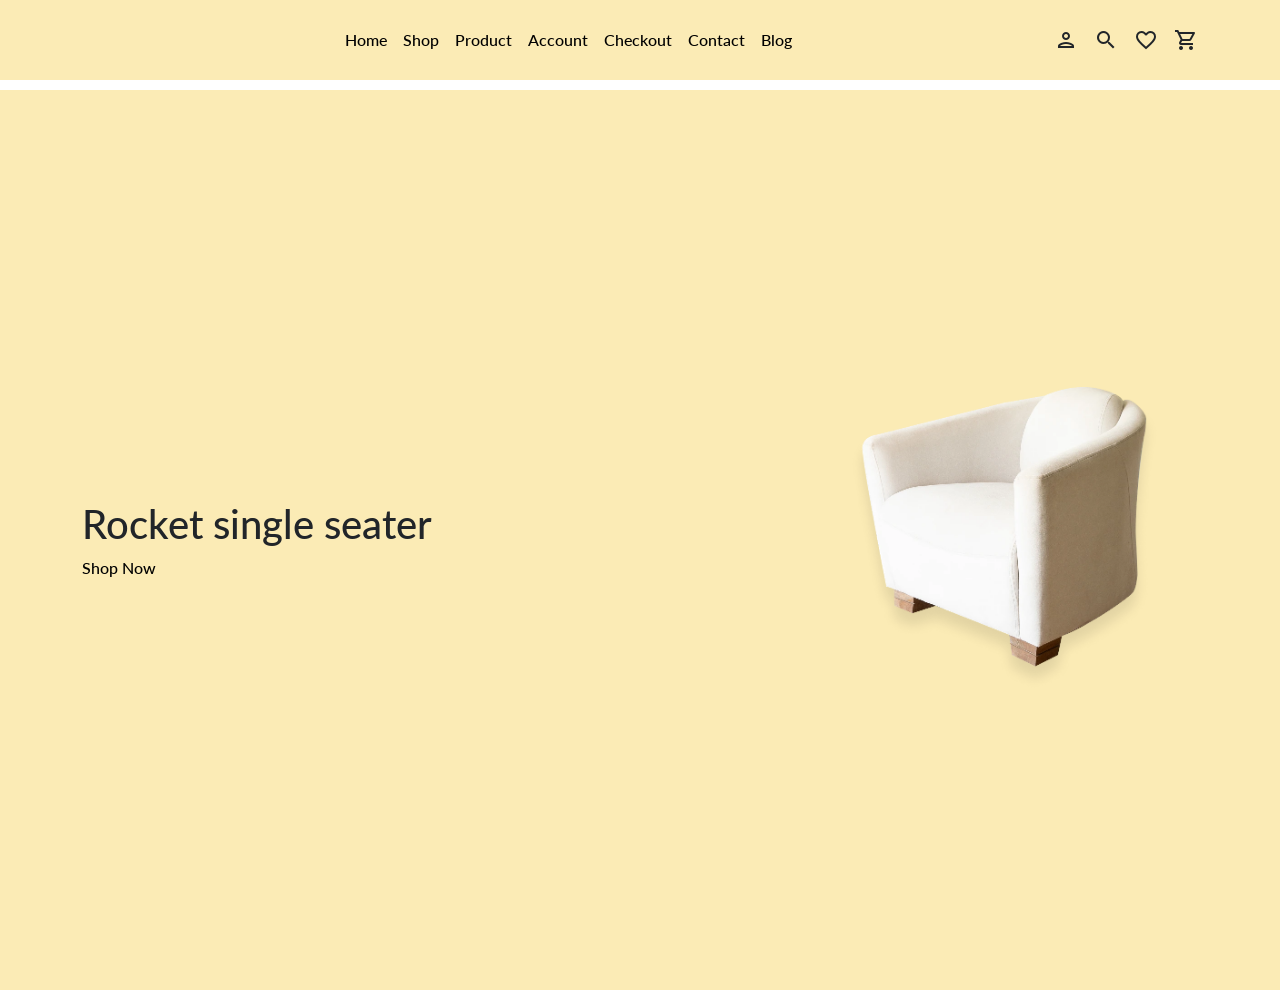
==== index.html @ 5bfab035 "hero" ====
<!DOCTYPE html>
<html lang="en">

<head>
  <meta charset="UTF-8">
  <meta name="viewport" content="width=device-width, initial-scale=1.0">
  <title>Document</title>

  <link href="https://cdn.jsdelivr.net/npm/bootstrap@5.3.8/dist/css/bootstrap.min.css" rel="stylesheet"
    integrity="sha384-sRIl4kxILFvY47J16cr9ZwB07vP4J8+LH7qKQnuqkuIAvNWLzeN8tE5YBujZqJLB" crossorigin="anonymous">

  <link rel="preconnect" href="https://fonts.googleapis.com">
  <link rel="preconnect" href="https://fonts.gstatic.com" crossorigin>
  <link
    href="https://fonts.googleapis.com/css2?family=Lato:ital,wght@0,100;0,300;0,400;0,700;0,900;1,100;1,300;1,400;1,700;1,900&display=swap"
    rel="stylesheet">
  <link href="https://fonts.googleapis.com/icon?family=Material+Icons+Outlined" rel="stylesheet">
  <link rel="stylesheet" href="./assets/css/main.css">

</head>

<body>
  <header>
    <nav class="navbar navbar-expand-lg fixed-top custom-navbar">
      <div class="container">


        <button class="navbar-toggler" type="button" data-bs-toggle="collapse" data-bs-target="#navbarNav">
          <span class="navbar-toggler-icon"></span>
        </button>

        <div class="collapse navbar-collapse" id="navbarNav">

<ul class="navbar-nav mx-auto">
  <li class="nav-item">
    <a class="nav-link" href="index.html">Home</a>
  </li>

  <li class="nav-item">
    <a class="nav-link" href="shop.html">Shop</a>
  </li>

  <li class="nav-item">
    <a class="nav-link" href="single.html">Product</a>
  </li>

  <li class="nav-item">
    <a class="nav-link" href="account.html">Account</a>
  </li>

  <li class="nav-item">
    <a class="nav-link" href="check.html">Checkout</a>
  </li>

  <li class="nav-item">
    <a class="nav-link" href="contact.html">Contact</a>
  </li>

  <li class="nav-item">
    <a class="nav-link" href="blog.html">Blog</a>
  </li>
</ul>

          <div class="navbar-icons d-flex gap-3">
            <span class="material-icons-outlined">person</span>
            <span class="material-icons-outlined">search</span>
            <span class="material-icons-outlined">favorite_border</span>
            <span class="material-icons-outlined">shopping_cart</span>
          </div>

        </div>
      </div>
    </nav>
  </header>

 <main>
    <section class="hero">
      <div class="container d-flex align-items-center justify-content-between">

        <div class="hero-content">
          <h1>Rocket single seater</h1>
          <a href="#">Shop Now</a>
        </div>

        <div class="hero-image">
          <img src="./assets/img/home/Rocket single seater 1.webp" alt="chair">
        </div>

      </div>
    </section>
 </main>
 
<!--  <main>
    

    <section class="product-section py-5">
      <div class="container">
        <div class="row justify-content-center g-5">

          <div class="col-md-6 col-lg-5">
            <div class="product-card text-center">
              <img src="./assets/img/home/Granite square.webp" alt="Side table" class="img-fluid product-img" />
              <h3 class="product-title">Side table</h3>
              <a href="#" class="product-link">
                View More <i class="bi bi-arrow-right"></i>
              </a>
            </div>
          </div>

          <div class="col-md-6 col-lg-5">
            <div class="product-card text-center">
              <img src="./assets/img/home/Cloud sofa.webp" alt="Sofa" class="img-fluid product-img" />
              <h3 class="product-title">Side table</h3>
              <a href="#" class="product-link">
                View More <i class="bi bi-arrow-right"></i>
              </a>
            </div>
          </div>

        </div>
      </div>
    </section>


    <section class="zeno-picks-wrapper py-5">
      <div class="container text-center">

        <h1 class="zeno-picks-title">Top Picks For You</h1>
        <p class="zeno-picks-subtitle">
          Find a bright ideal to suit your taste with our great selection of suspension, floor and table lights.
        </p>

        <div class="row zeno-products-row mt-5">

          <div class="col-lg-3 col-md-6 col-sm-12 mb-4">
            <div class="zeno-product-card">
              <img src="./assets/img/chair/Granite dining.webp" class="zeno-product-img">
              <p>Trenton modular sofa_3</p>
              <span>Rs. 25,000.00</span>
            </div>
          </div>

          <div class="col-lg-3 col-md-6 col-sm-12 mb-4">
            <div class="zeno-product-card">
              <img src="./assets/img/chair/Mask.webp" class="zeno-product-img">
              <p class="zeno-product-name">Granite dining table with dining chair</p>
              <span class="zeno-product-price">Rs. 25,000.00</span>
            </div>
          </div>

          <div class="col-lg-3 col-md-6 col-sm-12 mb-4">
            <div class="zeno-product-card">
              <img src="./assets/img/chair/modular.webp" class="zeno-product-img">
              <p class="zeno-product-name">Outdoor bar table and stool</p>
              <span class="zeno-product-price">Rs. 25,000.00</span>
            </div>
          </div>

          <div class="col-lg-3 col-md-6 col-sm-12 mb-4">
            <div class="zeno-product-card">
              <img src="./assets/img/chair/Trenton .webp" class="zeno-product-img">
              <p class="zeno-product-name">Plain console with teak mirror</p>
              <span class="zeno-product-price">Rs. 25,000.00</span>
            </div>
          </div>

        </div>

        <a href="#" class="zeno-view-more">View More</a>

      </div>
    </section>

    <section class="order d-flex align-items-center">
      <div class="container">
        <div class="row justify-content-end">
          <div class="col-lg-5 col-md-6 col-sm-8">
            <div class="order-content text-start text-md-end">
              <p class="text-muted mb-2">New Arrivals</p>
              <h2 class="display-4 fw-bold mb-3">Asgaard sofa</h2>
              <button class="btn btn-outline-dark mt-3 px-5 py-2">Order Now</button>
            </div>
          </div>
        </div>
      </div>
    </section>

    <section class="blogs-section py-5">

      <div class="container">


        <div class="text-center mb-5">
          <h2 class="blogs-title">Our Blogs</h2>
          <p class="blogs-subtitle">
            Find a bright ideal to suit your taste with our great selection
          </p>
        </div>

        <div class="row g-4">

          <div class="col-lg-4 col-md-6 col-12">
            <div class="blog-card">

              <img src="./assets/img/chair/lumina.webp" class="img-fluid">

              <h5 class="blog-text">
                Going all-in with millennial design
              </h5>

              <a href="#" class="read-more">Read More</a>

              <div class="blog-info">
                <span><i class="bi bi-clock"></i> 5 min</span>
                <span><i class="bi bi-calendar"></i> 12th Oct 2022</span>
              </div>

            </div>
          </div>


          <div class="col-lg-4 col-md-6 col-12">
            <div class="blog-card">

              <img src="./assets/img/chair/visionary.webp" class="img-fluid">

              <h5 class="blog-text">
                Going all-in with millennial design
              </h5>

              <a href="#" class="read-more">Read More</a>

              <div class="blog-info">
                <span><i class="bi bi-clock"></i> 5 min</span>
                <span><i class="bi bi-calendar"></i> 12th Oct 2022</span>
              </div>

            </div>
          </div>


          <div class="col-lg-4 col-md-6 col-12">
            <div class="blog-card">

              <img src="./assets/img/chair/artist.webp" class="img-fluid">

              <h5 class="blog-text">
                Going all-in with millennial design
              </h5>

              <a href="#" class="read-more">Read More</a>

              <div class="blog-info">
                <span><i class="bi bi-clock"></i> 5 min</span>
                <span><i class="bi bi-calendar"></i> 12th Oct 2022</span>
              </div>

            </div>
          </div>

        </div>


        <div class="text-center mt-5">
          <a href="#" class="view-post">View All Post</a>
        </div>

      </div>

    </section>

    <section class="instagram-section d-flex align-items-center justify-content-center text-center">

      <div class="container">

        <h2 class="instagram-title">Our Instagram</h2>

        <p class="instagram-subtitle">
          Follow our store on Instagram
        </p>

        <a href="#" class="instagram-btn">
          Follow Us
        </a>

      </div>

    </section>

  </main>

<footer class="footer-section">

<div class="container">

<div class="row gy-4">

  <div class="col-lg-4 col-md-12">
    <p class="footer-address">
      400 University Drive Suite 200 Coral <br>
      Gables, <br>
      FL 33134 USA
    </p>
  </div>


  <div class="col-lg-2 col-md-4 col-6">

    <h6 class="footer-title">Links</h6>

    <ul class="footer-links">
      <li>Home</li>
      <li>Shop</li>
      <li>About</li>
      <li>Contact</li>
    </ul>

  </div>


  <div class="col-lg-3 col-md-4 col-6">

    <h6 class="footer-title">Help</h6>

    <ul class="footer-links">
      <li>Payment Options</li>
      <li>Returns</li>
      <li>Privacy Policies</li>
    </ul>

  </div>


  <div class="col-lg-3 col-md-4 col-12">

    <h6 class="footer-title">Newsletter</h6>

    <div class="newsletter-box">

      <input type="email" placeholder="Enter Your Email Address">

      <button>SUBSCRIBE</button>

    </div>

  </div>
</div>

<hr>

<p class="footer-copy">
  2022 Meubel House. All rights reverved
</p>

</div>

</footer>
-->






  <script src="https://cdn.jsdelivr.net/npm/bootstrap@5.3.8/dist/js/bootstrap.bundle.min.js"
    integrity="sha384-FKyoEForCGlyvwx9Hj09JcYn3nv7wiPVlz7YYwJrWVcXK/BmnVDxM+D2scQbITxI"
    crossorigin="anonymous"></script>
</body>

</html>
---- assets/css/main.css ----
body{
  font-family: 'Lato', sans-serif;
  padding-top: 90px;
  margin: 0; 
}


.custom-navbar {
  background-color: #FBEBB5;
  padding: 20px 0;
  z-index: 999;
}

.navbar-nav .nav-link {
  color: #000;
  font-weight: 500;
}

.navbar-icons span {
  cursor: pointer;
}

.hero {
  
  min-height: 100vh;
  display: flex;
  background-color: #FBEBB5;
  width: 100%;
}

.hero-image img{
  width: 400px;
}
.hero-content a {
  color: #000;
  text-decoration: none; 
  font-weight: 500;}

  @media (max-width: 768px){
  .hero{
    flex-direction: column;
    text-align: center;
  }
}
  .card{
    height: 300px;
    object-fit: cover;
  }                        
.product-section {
  background-color:#FAF4F4;
}

.product-card {
  padding: 20px;
}

.product-img {
  max-height: 260px;
  object-fit: contain;
  margin-bottom: 25px;
}

.product-title {
  font-size: 20px;
  font-weight: 600;
  margin-bottom: 10px;
}

.product-link {
  font-size: 14px;
  color: #000;
  text-decoration: none;
  border-bottom: 1px solid #000;
  padding-bottom: 2px;
}

.product-link i {
  margin-left: 6px;
  font-size: 13px;
}

.zeno-picks{
  background-color: #fff;
}
.zeno-picks-title {
  font-size: 32px;
  font-weight: 600;
  margin-bottom: 10px;

}

.zeno-picks-subtitle {
  font-size: 14px;
  color: #666;
  max-width: 600px;
  margin: 0 auto;
}

.zeno-product-card {
  display: flex;
  flex-direction: column;
  align-items: center;
  gap: 10px;
}

.zeno-product-img {
  width: 100%;
  max-height: 220px;
  object-fit: contain;
}

.zeno-product-name {
  font-size: 14px;
  color: #333;
  margin: 0;
}

.zeno-product-price {
  font-size: 14px;
  font-weight: 600;
}

.zeno-view-more {
  display: inline-block;
  margin-top: 30px;
  font-size: 14px;
  color: #000;
  text-decoration: none;
  border-bottom: 1px solid #000;
  padding-bottom: 3px;
}
.order {
  min-height: 80vh;
  background-image: url("../img/chair/Asgaard\ sofa.webp");
  background-repeat: no-repeat;
  background-size: 50%;
  background-position: left center;
  position: relative;
}

.order-content h2 {
  color: #000;
  font-size: 2.5rem;
}

.order-content p {
  font-size: 1.1rem;
  font-weight: 500;
}

.order-content .btn {
  border-width: 2px;
  font-weight: 500;
  transition: all 0.3s ease;
}

.order-content .btn:hover {
  background-color: #000;
  color: #fff;
}

@media (max-width: 991px) {
  .order {
    background-size: 60%;
    min-height: 70vh;
  }
  
  .order-content {
    text-align: center !important;
  }
  
  .order-content h2 {
    font-size: 2rem;
  }
}

@media (max-width: 767px) {
  .order {
    background-size: 100%;
    background-position: top center;
    min-height: 60vh;
    padding-top: 50%;
  }
  
  .order-content {
    background-color: rgba(255, 255, 255, 0.9);
    padding: 20px;
    border-radius: 10px;
  }
  
  .order-content h2 {
    font-size: 1.75rem;
  }
}

@media (max-width: 576px) {
  .order {
    min-height: 50vh;
    padding-top: 60%;
  }
  
  .order-content h2 {
    font-size: 1.5rem;
  }
  
  .order-content .btn {
    padding: 10px 30px !important;
    font-size: 0.9rem;
  }
}
.blogs-section{
    background-color:#ffffff;
}


.blogs-title{
  font-weight: 600;
  font-size: 32px;
}


.blogs-subtitle{
  color: #777;
  margin-top: 10px;
}


.blog-card{
  text-align: center;
}


.blog-card img{
  border-radius: 12px;
  width: 100%;
  height: 250px;
  object-fit: cover;
}


.blog-text{
  margin-top: 20px;
  font-weight: 500;
}


.read-more{
  display: inline-block;
  margin-top: 10px;
  text-decoration: none;
  color: black;
  font-weight: 500;
  position: relative;
}


.read-more::after{
  content: "";
  display: block;
  width: 60%;
  height: 2px;
  background: black;
  margin: auto;
  margin-top: 5px;
}


.blog-info{
  margin-top: 15px;
  color: #777;
  display: flex;
  justify-content: center;
  gap: 20px;
  font-size: 14px;
}


.view-post{
  display: inline-block;
  text-decoration: none;
  color: black;
  font-weight: 500;
  border-bottom: 2px solid black;
  padding-bottom: 2px;
}


.blog-card:hover{
  transform: translateY(-5px);
  transition: 0.3s;
}


.instagram-section{

  min-height: 450px;

background-image: url("../img/chair/Rectangle\ .webp");
  background-size: cover;

  background-position: center;

  background-repeat: no-repeat;

}


.instagram-title{

  font-size: 36px;

  font-weight: 600;

}


.instagram-subtitle{

  color: #555;

  margin: 10px 0 20px;

}


.instagram-btn{

  background: white;

  padding: 12px 30px;

  border-radius: 30px;

  text-decoration: none;

  color: black;

  font-weight: 500;

  display: inline-block;

  transition: 0.3s;

}


.instagram-btn:hover{

  background: black;

  color: white;

}

.footer-section {
  padding: 60px 0;
  background-color: #fff;
}

.footer-title {
  margin-bottom: 15px;
  font-weight: 600;
}

.footer-links {
  list-style: none;
  padding: 0;
}

.footer-links li {
  margin-bottom: 10px;
  color: #555;
  cursor: pointer;
}

.footer-links li:hover {
  color: #b88e2f;
}

.footer-address {
  color: #777;
  line-height: 1.6;
}

.newsletter-box {
  display: flex;
  gap: 10px;
  margin-top: 10px;
}

.newsletter-box input {
  flex: 1;
  padding: 8px;
  border: 1px solid #ccc;
}

.newsletter-box button {
  padding: 8px 12px;
  border: none;
  background: #b88e2f;
  color: white;
  cursor: pointer;
}

.footer-copy {
  margin-top: 20px;
  color: #777;
  text-align: center;
}
@media (max-width: 768px) {

  .newsletter-box {
    flex-direction: column;
  }

  .newsletter-box button {
    width: 100%;
  }

}
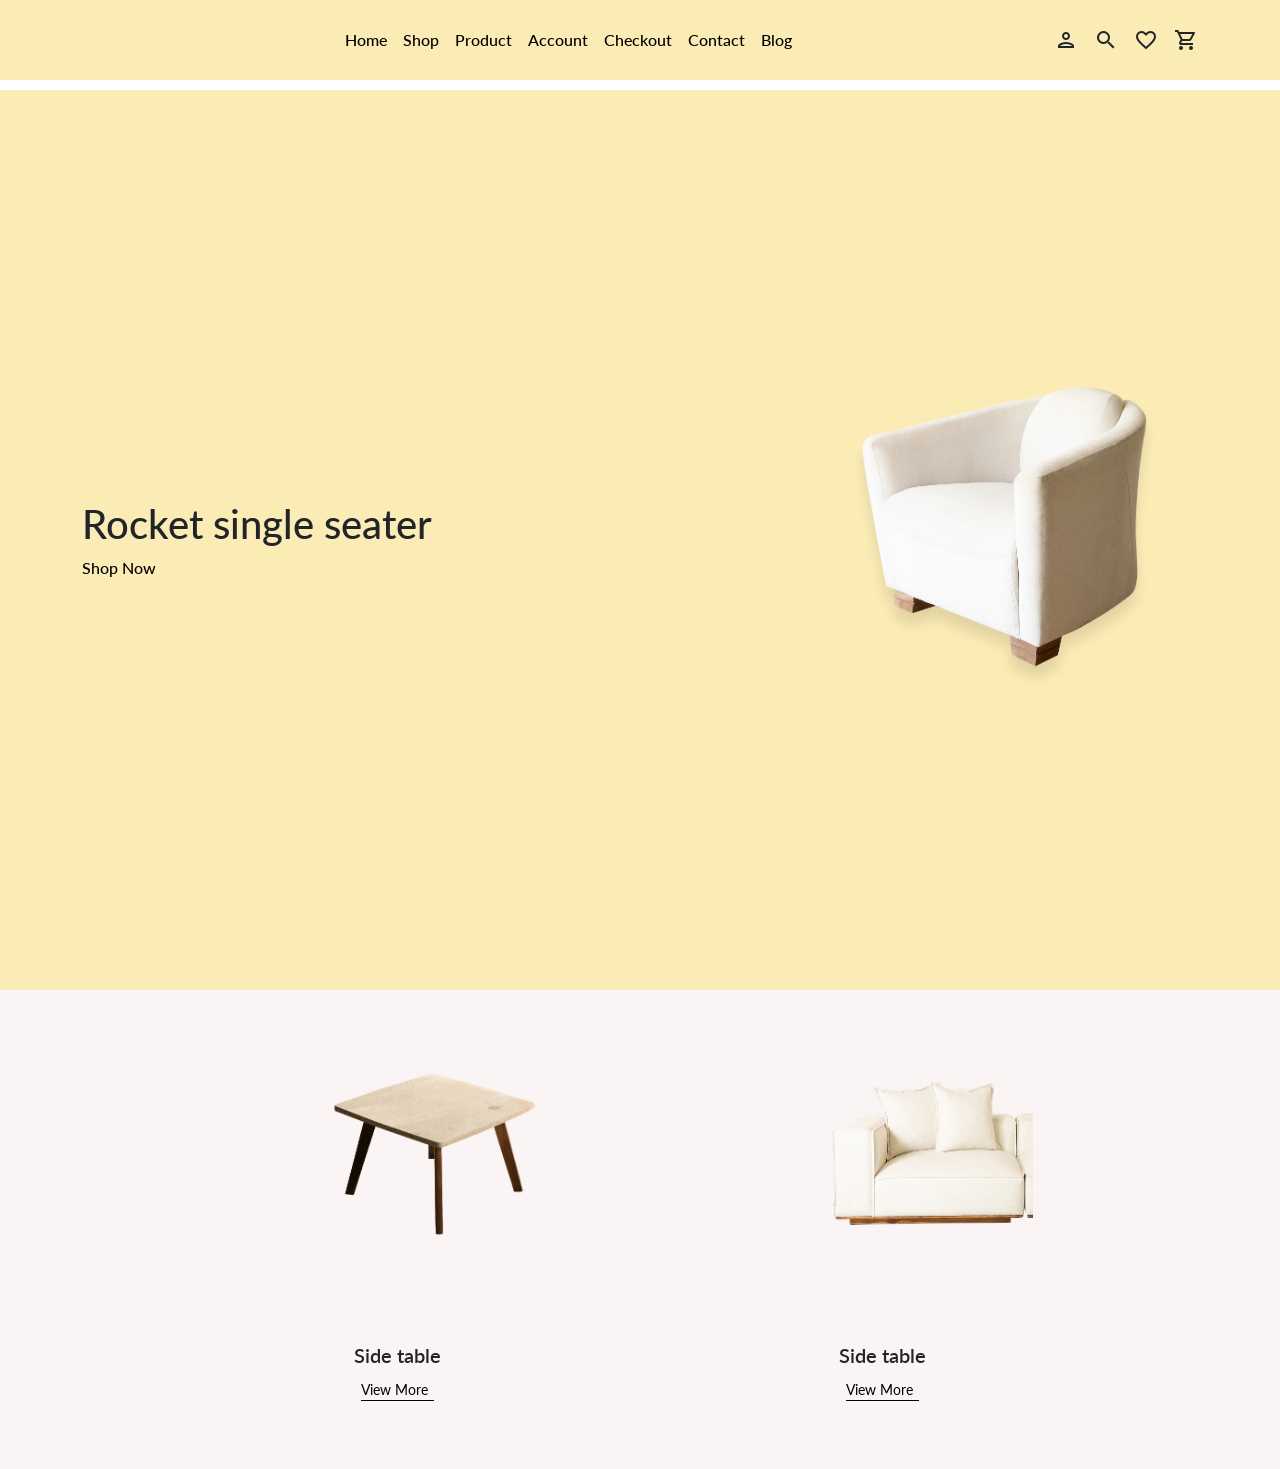
==== commit 335030c5: "product-section" ====
--- a/index.html
+++ b/index.html
@@ -88,12 +88,7 @@
 
       </div>
     </section>
- </main>
- 
-<!--  <main>
-    
-
-    <section class="product-section py-5">
+        <section class="product-section py-5">
       <div class="container">
         <div class="row justify-content-center g-5">
 
@@ -121,6 +116,12 @@
       </div>
     </section>
 
+ </main>
+ 
+<!--  <main>
+    
+
+
 
     <section class="zeno-picks-wrapper py-5">
       <div class="container text-center">
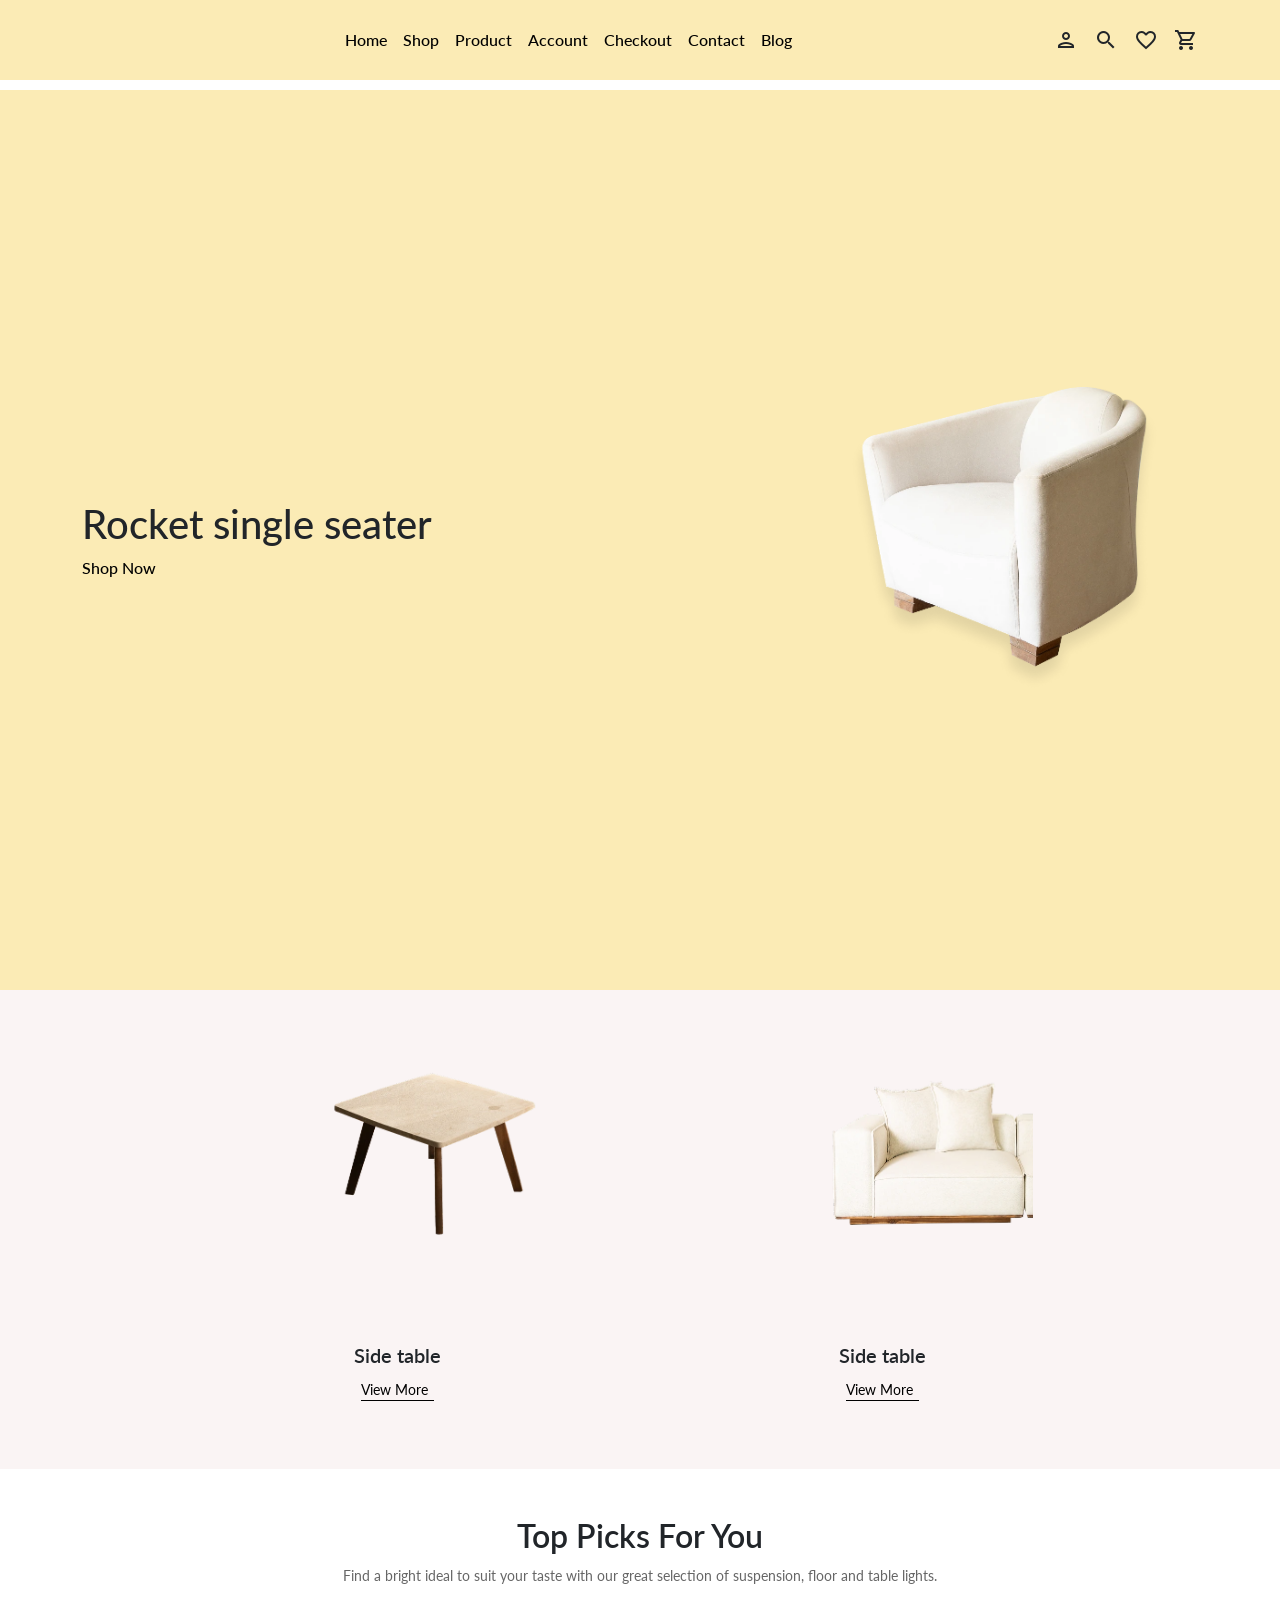
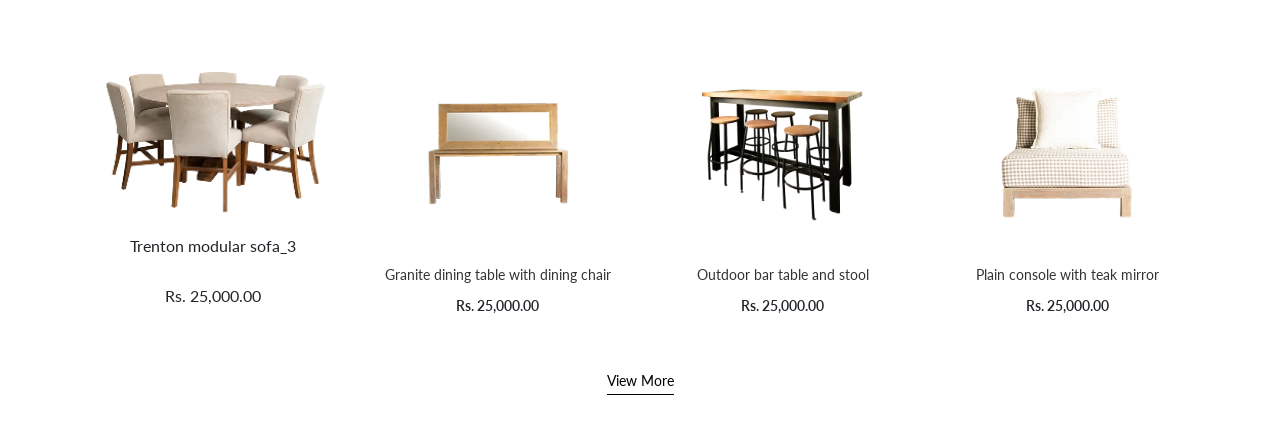
==== commit 91eaa06a: "product-section" ====
--- a/index.html
+++ b/index.html
@@ -115,6 +115,54 @@
         </div>
       </div>
     </section>
+<section class="zeno-picks-wrapper py-5">
+      <div class="container text-center">
+
+        <h1 class="zeno-picks-title">Top Picks For You</h1>
+        <p class="zeno-picks-subtitle">
+          Find a bright ideal to suit your taste with our great selection of suspension, floor and table lights.
+        </p>
+
+        <div class="row zeno-products-row mt-5">
+
+          <div class="col-lg-3 col-md-6 col-sm-12 mb-4">
+            <div class="zeno-product-card">
+              <img src="./assets/img/chair/Granite dining.webp" class="zeno-product-img">
+              <p>Trenton modular sofa_3</p>
+              <span>Rs. 25,000.00</span>
+            </div>
+          </div>
+
+          <div class="col-lg-3 col-md-6 col-sm-12 mb-4">
+            <div class="zeno-product-card">
+              <img src="./assets/img/chair/Mask.webp" class="zeno-product-img">
+              <p class="zeno-product-name">Granite dining table with dining chair</p>
+              <span class="zeno-product-price">Rs. 25,000.00</span>
+            </div>
+          </div>
+
+          <div class="col-lg-3 col-md-6 col-sm-12 mb-4">
+            <div class="zeno-product-card">
+              <img src="./assets/img/chair/modular.webp" class="zeno-product-img">
+              <p class="zeno-product-name">Outdoor bar table and stool</p>
+              <span class="zeno-product-price">Rs. 25,000.00</span>
+            </div>
+          </div>
+
+          <div class="col-lg-3 col-md-6 col-sm-12 mb-4">
+            <div class="zeno-product-card">
+              <img src="./assets/img/chair/Trenton .webp" class="zeno-product-img">
+              <p class="zeno-product-name">Plain console with teak mirror</p>
+              <span class="zeno-product-price">Rs. 25,000.00</span>
+            </div>
+          </div>
+
+        </div>
+
+        <a href="#" class="zeno-view-more">View More</a>
+
+      </div>
+    </section>
 
  </main>
  
@@ -123,41 +171,7 @@
 
 
 
-    <section class="zeno-picks-wrapper py-5">
-      <div class="container text-center">
-
-        <h1 class="zeno-picks-title">Top Picks For You</h1>
-        <p class="zeno-picks-subtitle">
-          Find a bright ideal to suit your taste with our great selection of suspension, floor and table lights.
-        </p>
-
-        <div class="row zeno-products-row mt-5">
-
-          <div class="col-lg-3 col-md-6 col-sm-12 mb-4">
-            <div class="zeno-product-card">
-              <img src="./assets/img/chair/Granite dining.webp" class="zeno-product-img">
-              <p>Trenton modular sofa_3</p>
-              <span>Rs. 25,000.00</span>
-            </div>
-          </div>
-
-          <div class="col-lg-3 col-md-6 col-sm-12 mb-4">
-            <div class="zeno-product-card">
-              <img src="./assets/img/chair/Mask.webp" class="zeno-product-img">
-              <p class="zeno-product-name">Granite dining table with dining chair</p>
-              <span class="zeno-product-price">Rs. 25,000.00</span>
-            </div>
-          </div>
-
-          <div class="col-lg-3 col-md-6 col-sm-12 mb-4">
-            <div class="zeno-product-card">
-              <img src="./assets/img/chair/modular.webp" class="zeno-product-img">
-              <p class="zeno-product-name">Outdoor bar table and stool</p>
-              <span class="zeno-product-price">Rs. 25,000.00</span>
-            </div>
-          </div>
-
-          <div class="col-lg-3 col-md-6 col-sm-12 mb-4">
+   l-md-6 col-sm-12 mb-4">
             <div class="zeno-product-card">
               <img src="./assets/img/chair/Trenton .webp" class="zeno-product-img">
               <p class="zeno-product-name">Plain console with teak mirror</p>
@@ -254,7 +268,41 @@
               <div class="blog-info">
                 <span><i class="bi bi-clock"></i> 5 min</span>
                 <span><i class="bi bi-calendar"></i> 12th Oct 2022</span>
-              </div>
+              </div> <section class="zeno-picks-wrapper py-5">
+      <div class="container text-center">
+
+        <h1 class="zeno-picks-title">Top Picks For You</h1>
+        <p class="zeno-picks-subtitle">
+          Find a bright ideal to suit your taste with our great selection of suspension, floor and table lights.
+        </p>
+
+        <div class="row zeno-products-row mt-5">
+
+          <div class="col-lg-3 col-md-6 col-sm-12 mb-4">
+            <div class="zeno-product-card">
+              <img src="./assets/img/chair/Granite dining.webp" class="zeno-product-img">
+              <p>Trenton modular sofa_3</p>
+              <span>Rs. 25,000.00</span>
+            </div>
+          </div>
+
+          <div class="col-lg-3 col-md-6 col-sm-12 mb-4">
+            <div class="zeno-product-card">
+              <img src="./assets/img/chair/Mask.webp" class="zeno-product-img">
+              <p class="zeno-product-name">Granite dining table with dining chair</p>
+              <span class="zeno-product-price">Rs. 25,000.00</span>
+            </div>
+          </div>
+
+          <div class="col-lg-3 col-md-6 col-sm-12 mb-4">
+            <div class="zeno-product-card">
+              <img src="./assets/img/chair/modular.webp" class="zeno-product-img">
+              <p class="zeno-product-name">Outdoor bar table and stool</p>
+              <span class="zeno-product-price">Rs. 25,000.00</span>
+            </div>
+          </div>
+
+          <div class="col-lg-3 co
 
             </div>
           </div>
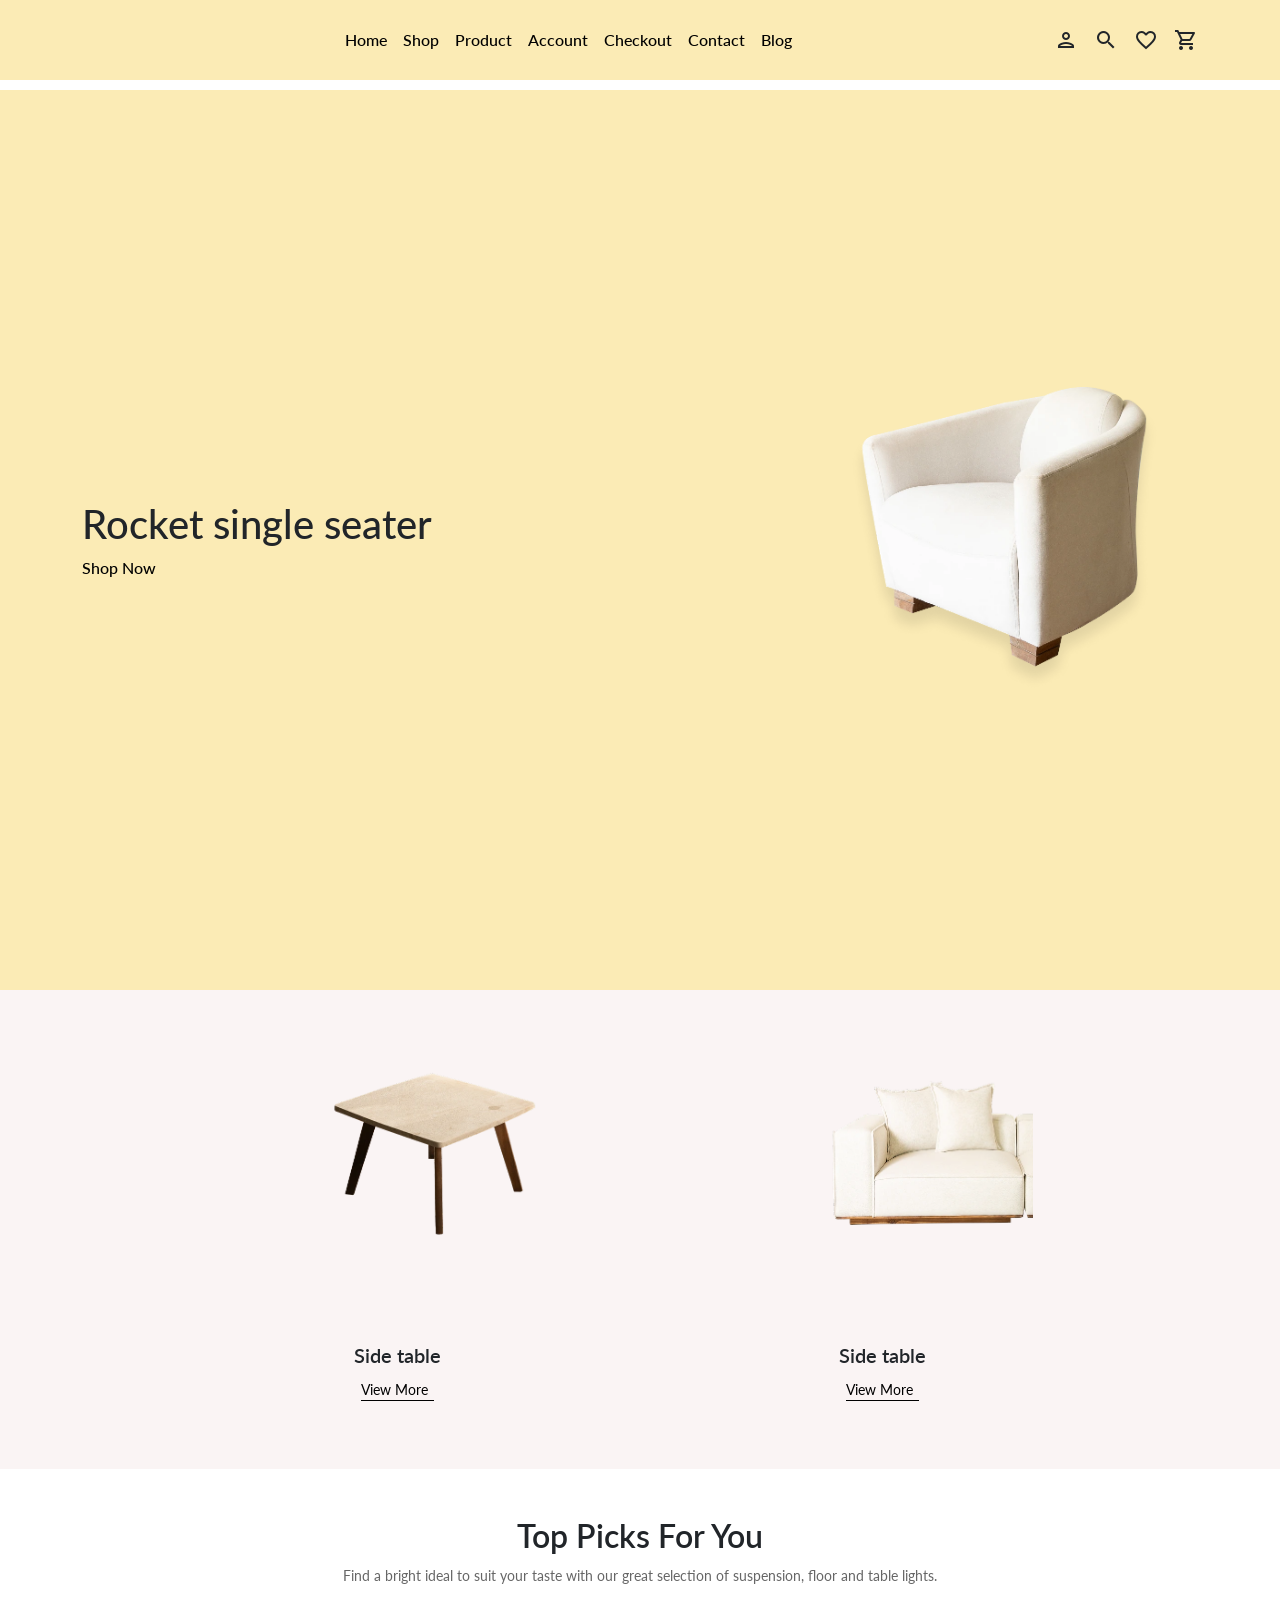
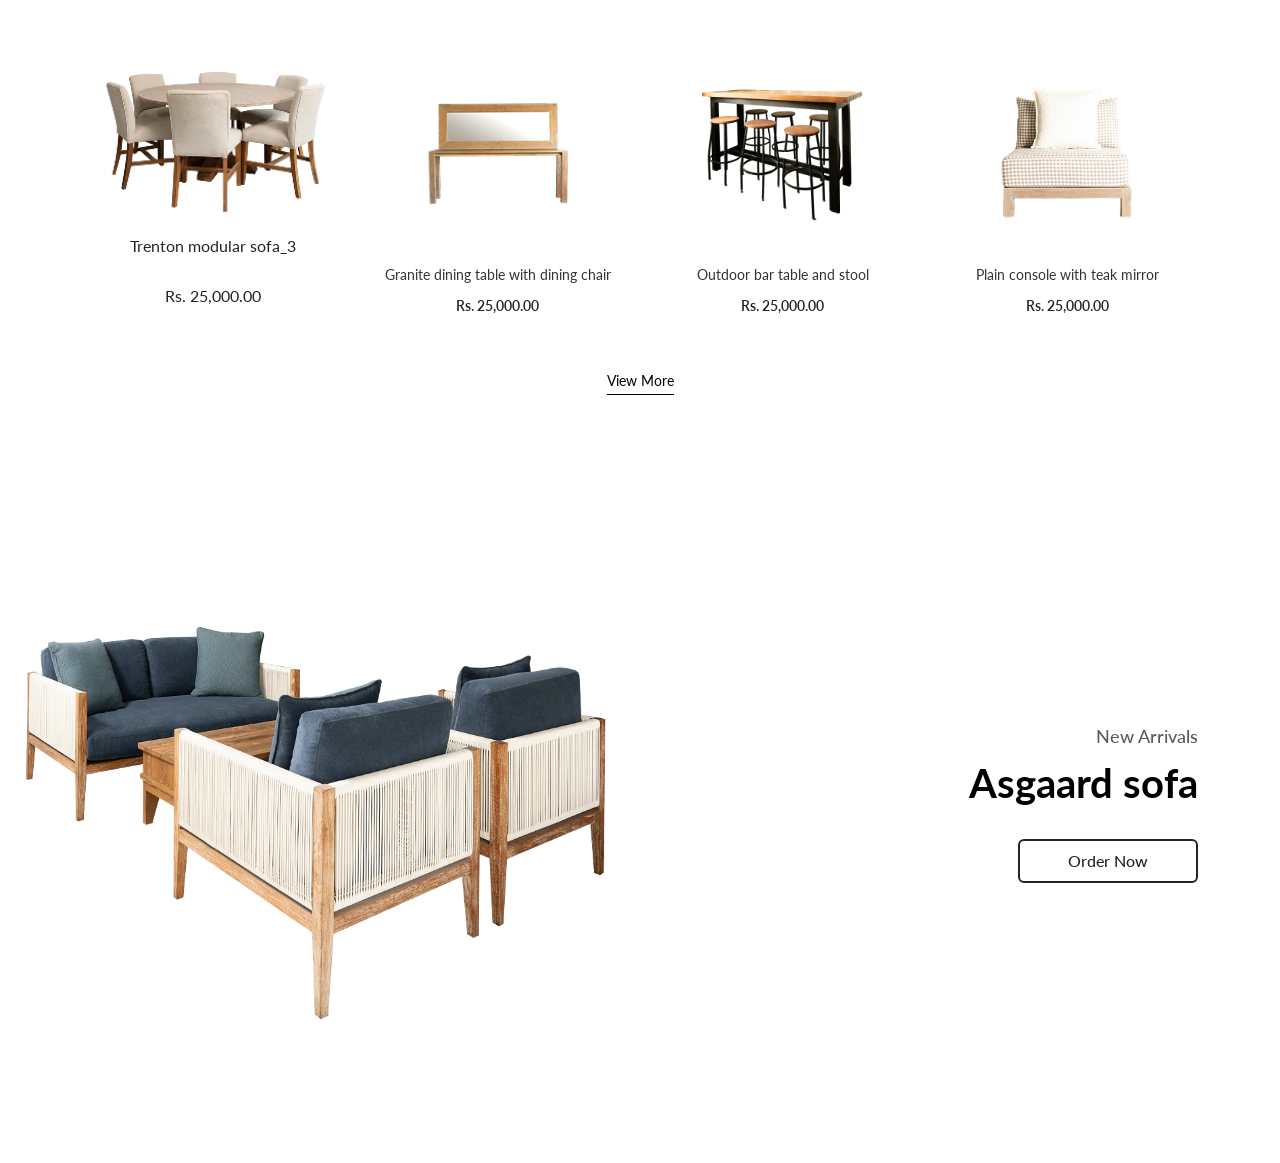
==== commit 9bac7530: "order" ====
--- a/index.html
+++ b/index.html
@@ -163,6 +163,19 @@
 
       </div>
     </section>
+   <section class="order d-flex align-items-center">
+      <div class="container">
+        <div class="row justify-content-end">
+          <div class="col-lg-5 col-md-6 col-sm-8">
+            <div class="order-content text-start text-md-end">
+              <p class="text-muted mb-2">New Arrivals</p>
+              <h2 class="display-4 fw-bold mb-3">Asgaard sofa</h2>
+              <button class="btn btn-outline-dark mt-3 px-5 py-2">Order Now</button>
+            </div>
+          </div>
+        </div>
+      </div>
+    </section>
 
  </main>
  
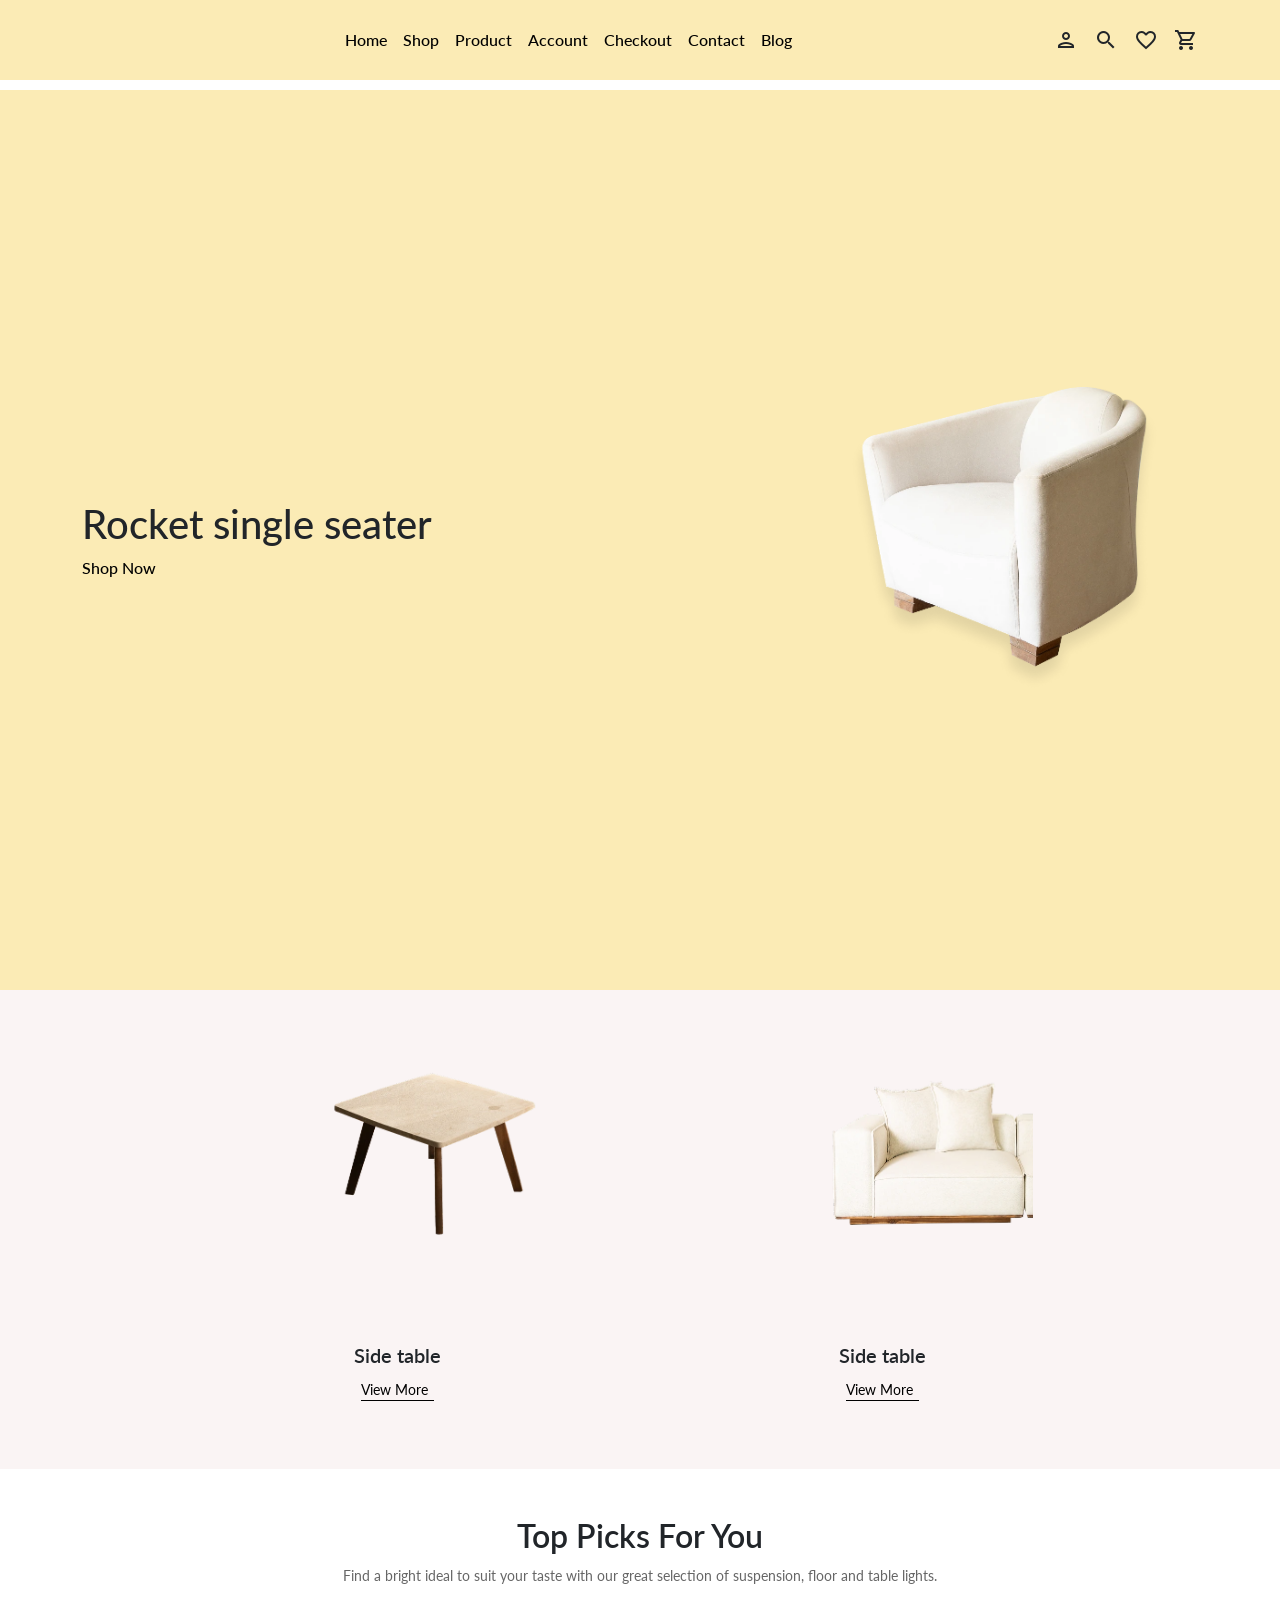
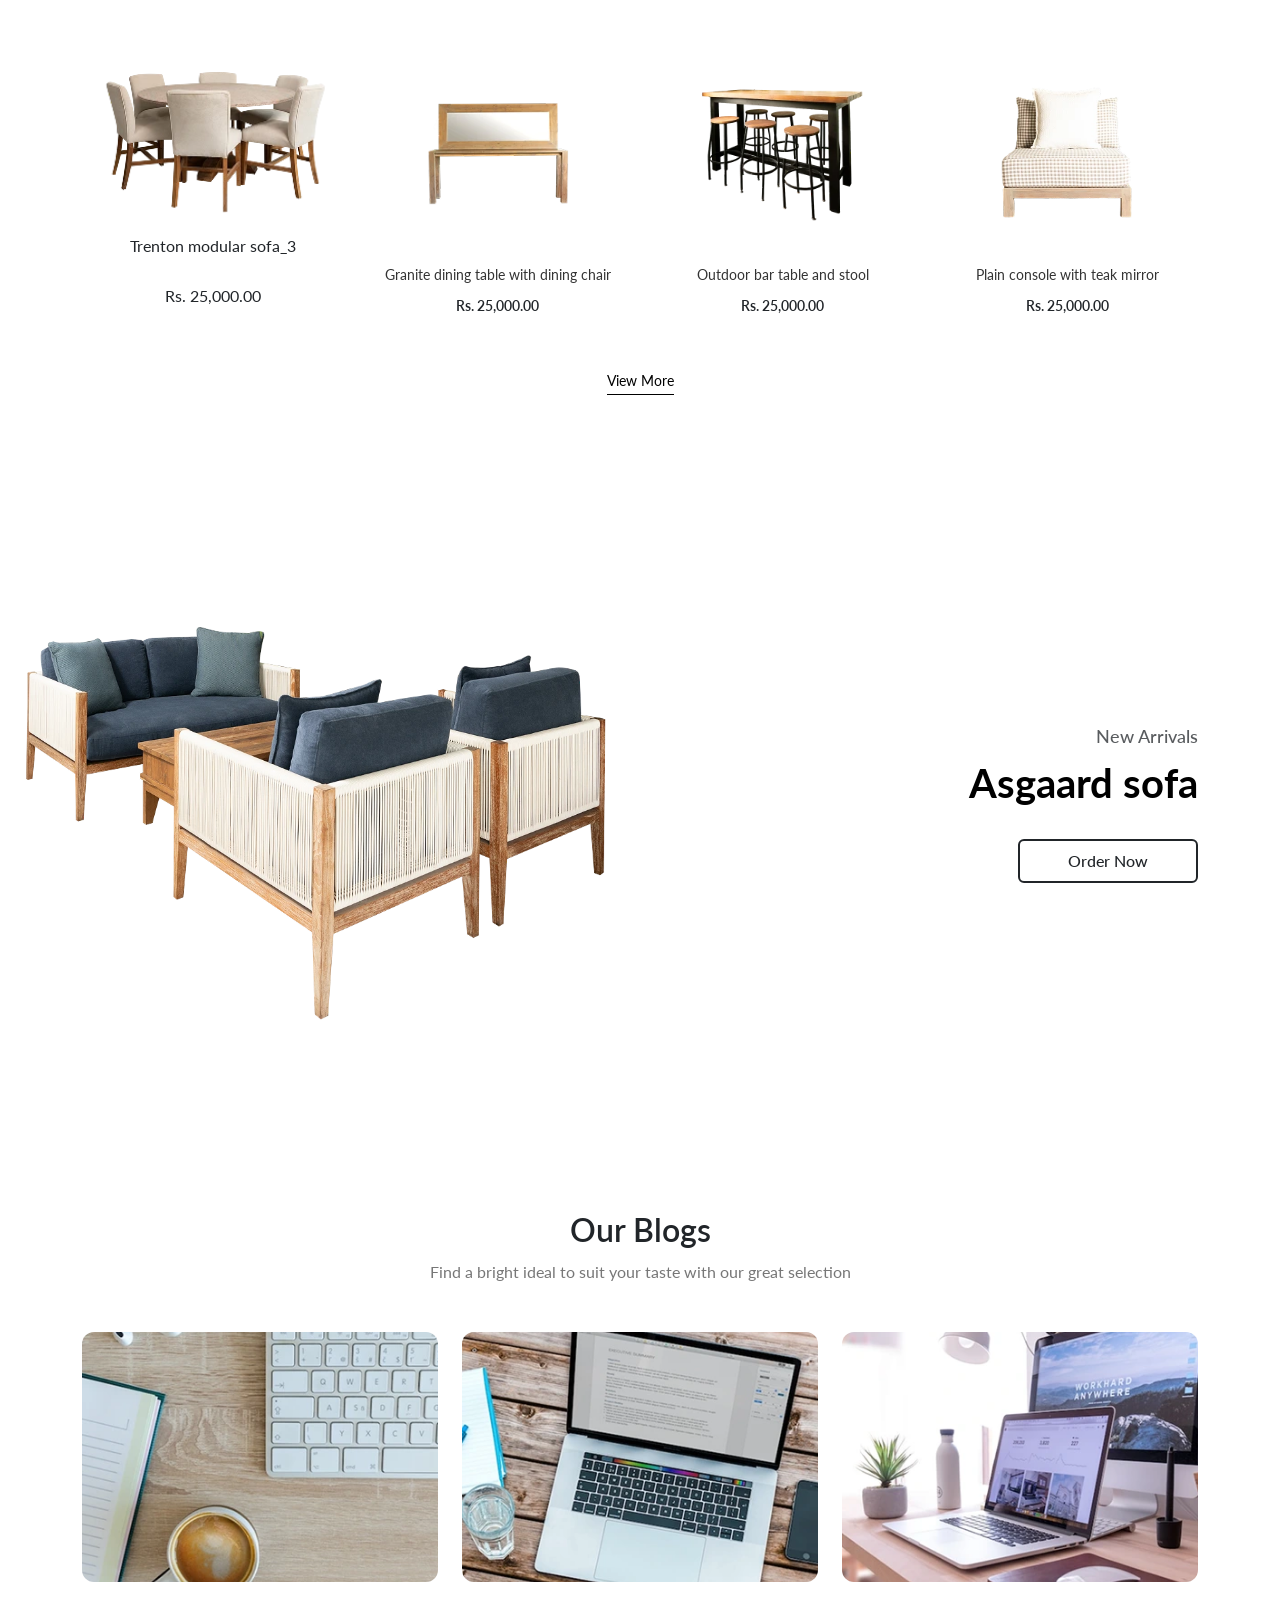
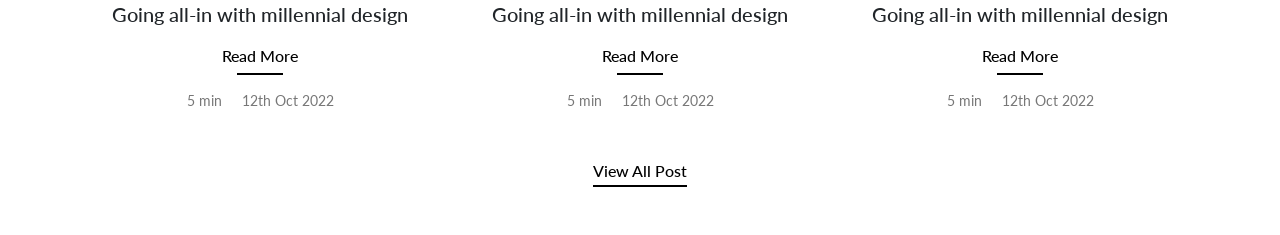
==== commit 23e29fcc: "blogs-section" ====
--- a/index.html
+++ b/index.html
@@ -88,6 +88,7 @@
 
       </div>
     </section>
+
         <section class="product-section py-5">
       <div class="container">
         <div class="row justify-content-center g-5">
@@ -163,6 +164,7 @@
 
       </div>
     </section>
+
    <section class="order d-flex align-items-center">
       <div class="container">
         <div class="row justify-content-end">
@@ -176,43 +178,6 @@
         </div>
       </div>
     </section>
-
- </main>
- 
-<!--  <main>
-    
-
-
-
-   l-md-6 col-sm-12 mb-4">
-            <div class="zeno-product-card">
-              <img src="./assets/img/chair/Trenton .webp" class="zeno-product-img">
-              <p class="zeno-product-name">Plain console with teak mirror</p>
-              <span class="zeno-product-price">Rs. 25,000.00</span>
-            </div>
-          </div>
-
-        </div>
-
-        <a href="#" class="zeno-view-more">View More</a>
-
-      </div>
-    </section>
-
-    <section class="order d-flex align-items-center">
-      <div class="container">
-        <div class="row justify-content-end">
-          <div class="col-lg-5 col-md-6 col-sm-8">
-            <div class="order-content text-start text-md-end">
-              <p class="text-muted mb-2">New Arrivals</p>
-              <h2 class="display-4 fw-bold mb-3">Asgaard sofa</h2>
-              <button class="btn btn-outline-dark mt-3 px-5 py-2">Order Now</button>
-            </div>
-          </div>
-        </div>
-      </div>
-    </section>
-
     <section class="blogs-section py-5">
 
       <div class="container">
@@ -281,41 +246,7 @@
               <div class="blog-info">
                 <span><i class="bi bi-clock"></i> 5 min</span>
                 <span><i class="bi bi-calendar"></i> 12th Oct 2022</span>
-              </div> <section class="zeno-picks-wrapper py-5">
-      <div class="container text-center">
-
-        <h1 class="zeno-picks-title">Top Picks For You</h1>
-        <p class="zeno-picks-subtitle">
-          Find a bright ideal to suit your taste with our great selection of suspension, floor and table lights.
-        </p>
-
-        <div class="row zeno-products-row mt-5">
-
-          <div class="col-lg-3 col-md-6 col-sm-12 mb-4">
-            <div class="zeno-product-card">
-              <img src="./assets/img/chair/Granite dining.webp" class="zeno-product-img">
-              <p>Trenton modular sofa_3</p>
-              <span>Rs. 25,000.00</span>
-            </div>
-          </div>
-
-          <div class="col-lg-3 col-md-6 col-sm-12 mb-4">
-            <div class="zeno-product-card">
-              <img src="./assets/img/chair/Mask.webp" class="zeno-product-img">
-              <p class="zeno-product-name">Granite dining table with dining chair</p>
-              <span class="zeno-product-price">Rs. 25,000.00</span>
-            </div>
-          </div>
-
-          <div class="col-lg-3 col-md-6 col-sm-12 mb-4">
-            <div class="zeno-product-card">
-              <img src="./assets/img/chair/modular.webp" class="zeno-product-img">
-              <p class="zeno-product-name">Outdoor bar table and stool</p>
-              <span class="zeno-product-price">Rs. 25,000.00</span>
-            </div>
-          </div>
-
-          <div class="col-lg-3 co
+              </div>
 
             </div>
           </div>
@@ -331,94 +262,8 @@
 
     </section>
 
-    <section class="instagram-section d-flex align-items-center justify-content-center text-center">
-
-      <div class="container">
-
-        <h2 class="instagram-title">Our Instagram</h2>
-
-        <p class="instagram-subtitle">
-          Follow our store on Instagram
-        </p>
-
-        <a href="#" class="instagram-btn">
-          Follow Us
-        </a>
-
-      </div>
-
-    </section>
-
-  </main>
-
-<footer class="footer-section">
-
-<div class="container">
-
-<div class="row gy-4">
-
-  <div class="col-lg-4 col-md-12">
-    <p class="footer-address">
-      400 University Drive Suite 200 Coral <br>
-      Gables, <br>
-      FL 33134 USA
-    </p>
-  </div>
-
-
-  <div class="col-lg-2 col-md-4 col-6">
-
-    <h6 class="footer-title">Links</h6>
-
-    <ul class="footer-links">
-      <li>Home</li>
-      <li>Shop</li>
-      <li>About</li>
-      <li>Contact</li>
-    </ul>
-
-  </div>
-
-
-  <div class="col-lg-3 col-md-4 col-6">
-
-    <h6 class="footer-title">Help</h6>
-
-    <ul class="footer-links">
-      <li>Payment Options</li>
-      <li>Returns</li>
-      <li>Privacy Policies</li>
-    </ul>
-
-  </div>
-
-
-  <div class="col-lg-3 col-md-4 col-12">
-
-    <h6 class="footer-title">Newsletter</h6>
-
-    <div class="newsletter-box">
-
-      <input type="email" placeholder="Enter Your Email Address">
-
-      <button>SUBSCRIBE</button>
-
-    </div>
-
-  </div>
-</div>
-
-<hr>
-
-<p class="footer-copy">
-  2022 Meubel House. All rights reverved
-</p>
-
-</div>
-
-</footer>
--->
-
+ </main>
+ 
 
 
 
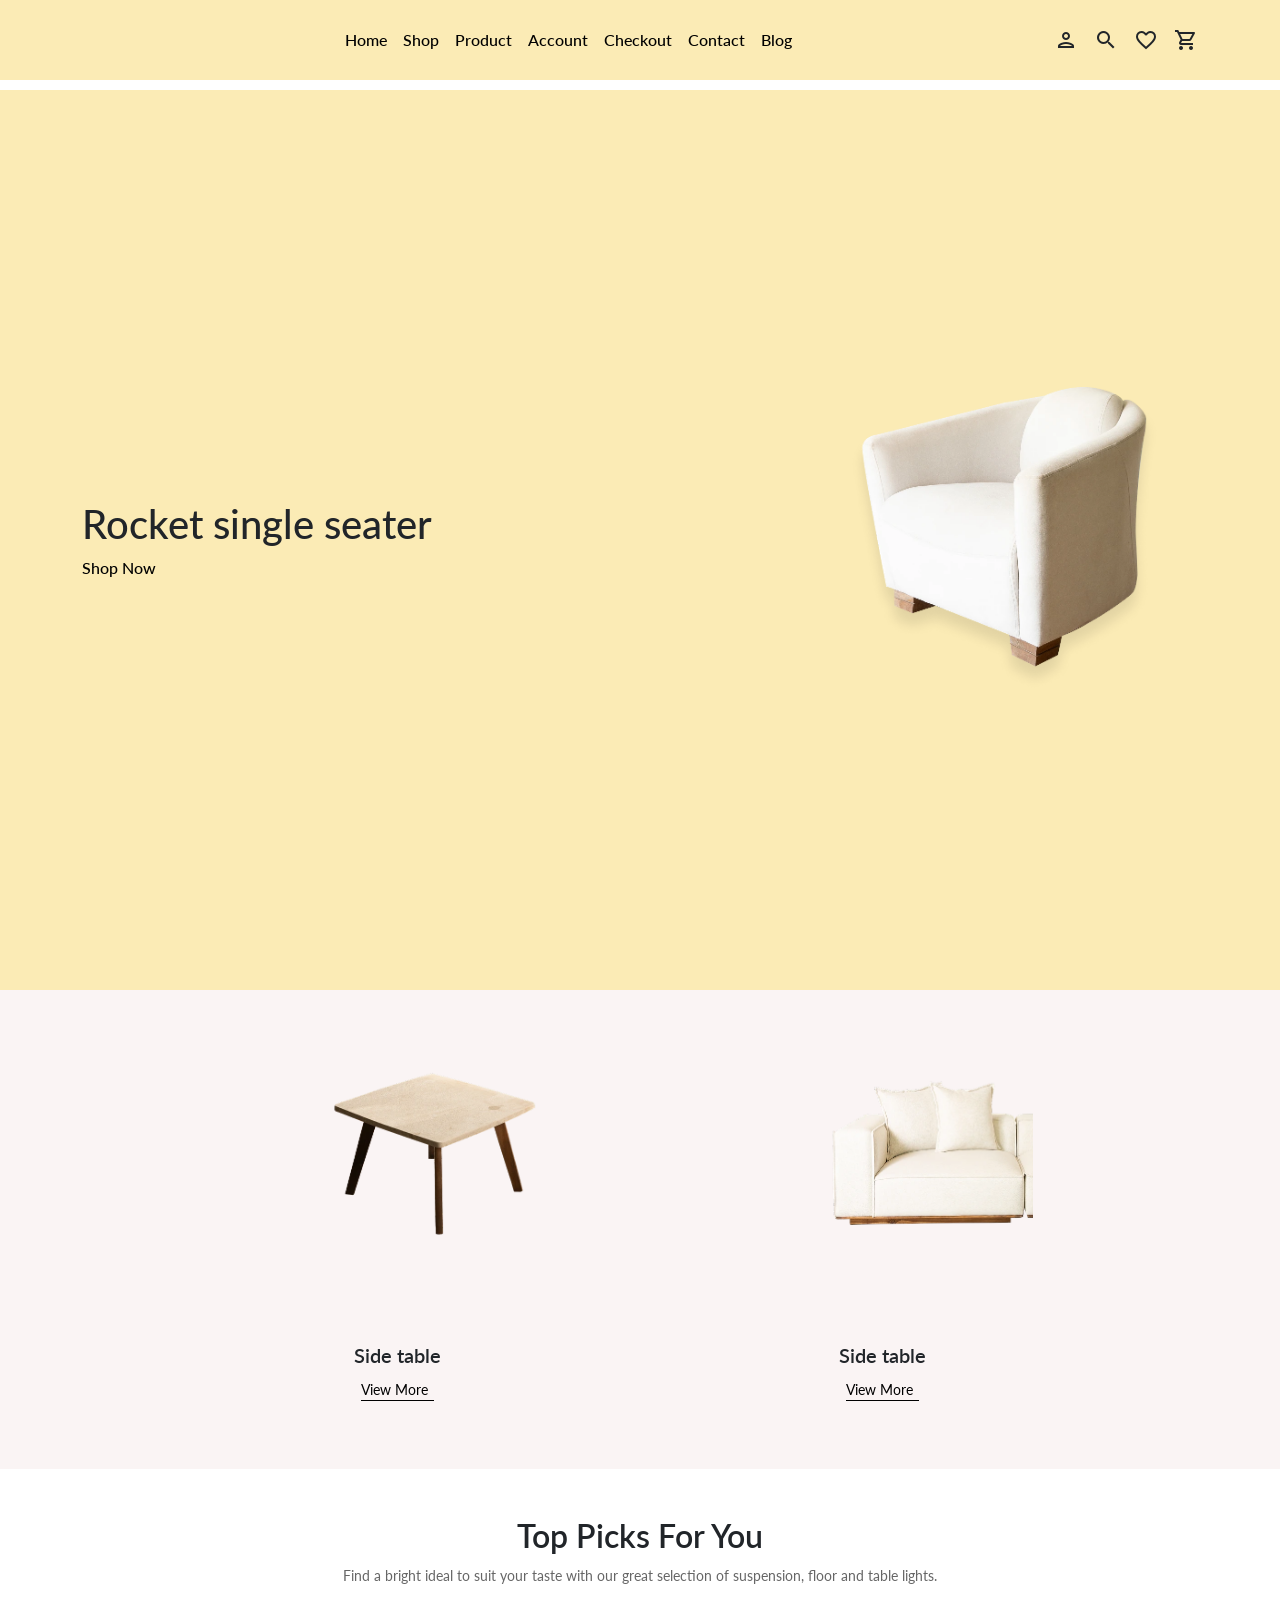
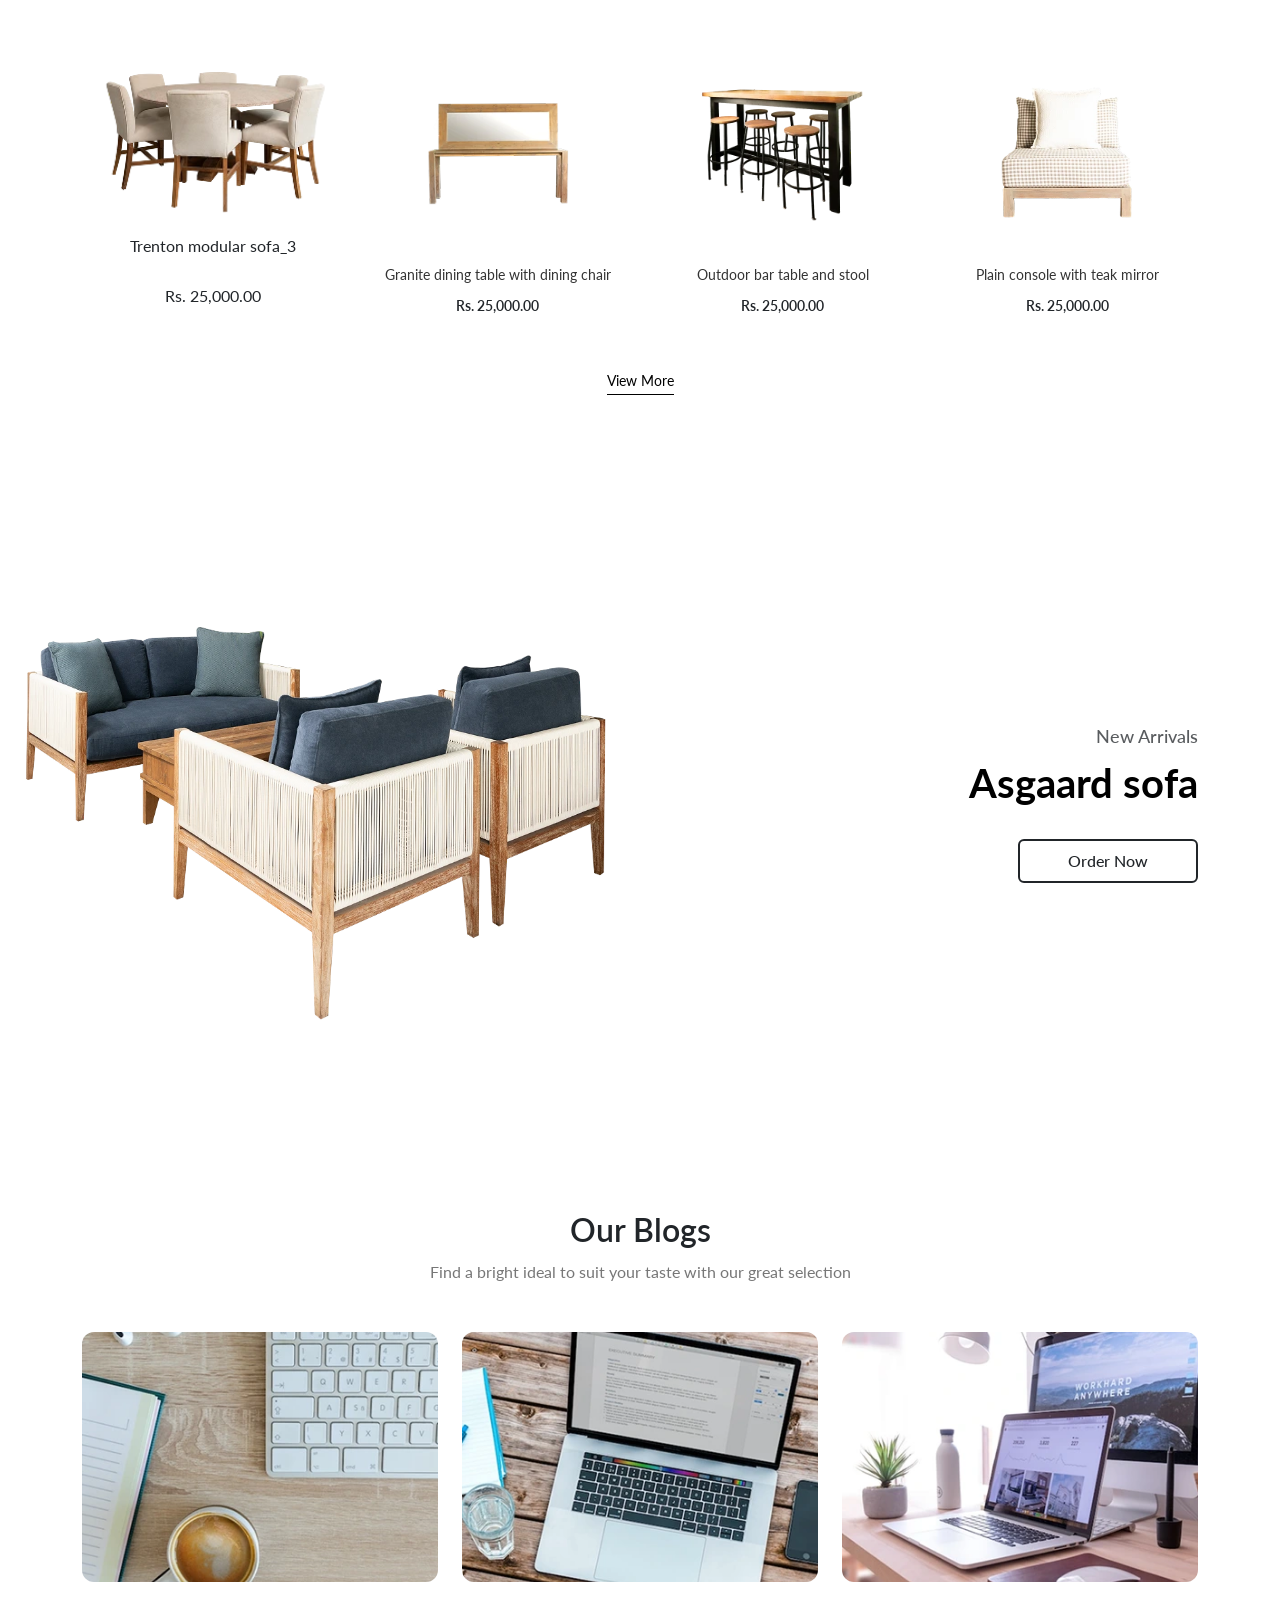
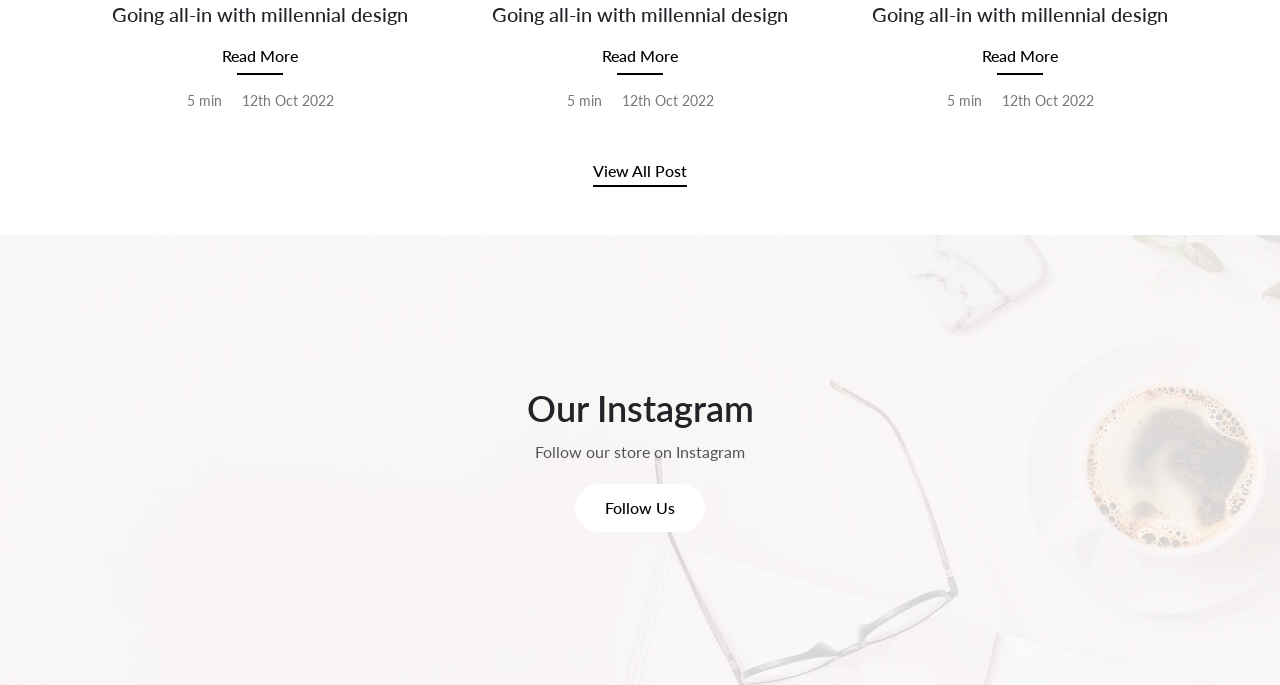
==== commit 89445cd7: "instagram-section" ====
--- a/index.html
+++ b/index.html
@@ -261,6 +261,23 @@
       </div>
 
     </section>
+    <section class="instagram-section d-flex align-items-center justify-content-center text-center">
+
+      <div class="container">
+
+        <h2 class="instagram-title">Our Instagram</h2>
+
+        <p class="instagram-subtitle">
+          Follow our store on Instagram
+        </p>
+
+        <a href="#" class="instagram-btn">
+          Follow Us
+        </a>
+
+      </div>
+
+    </section>
 
  </main>
  
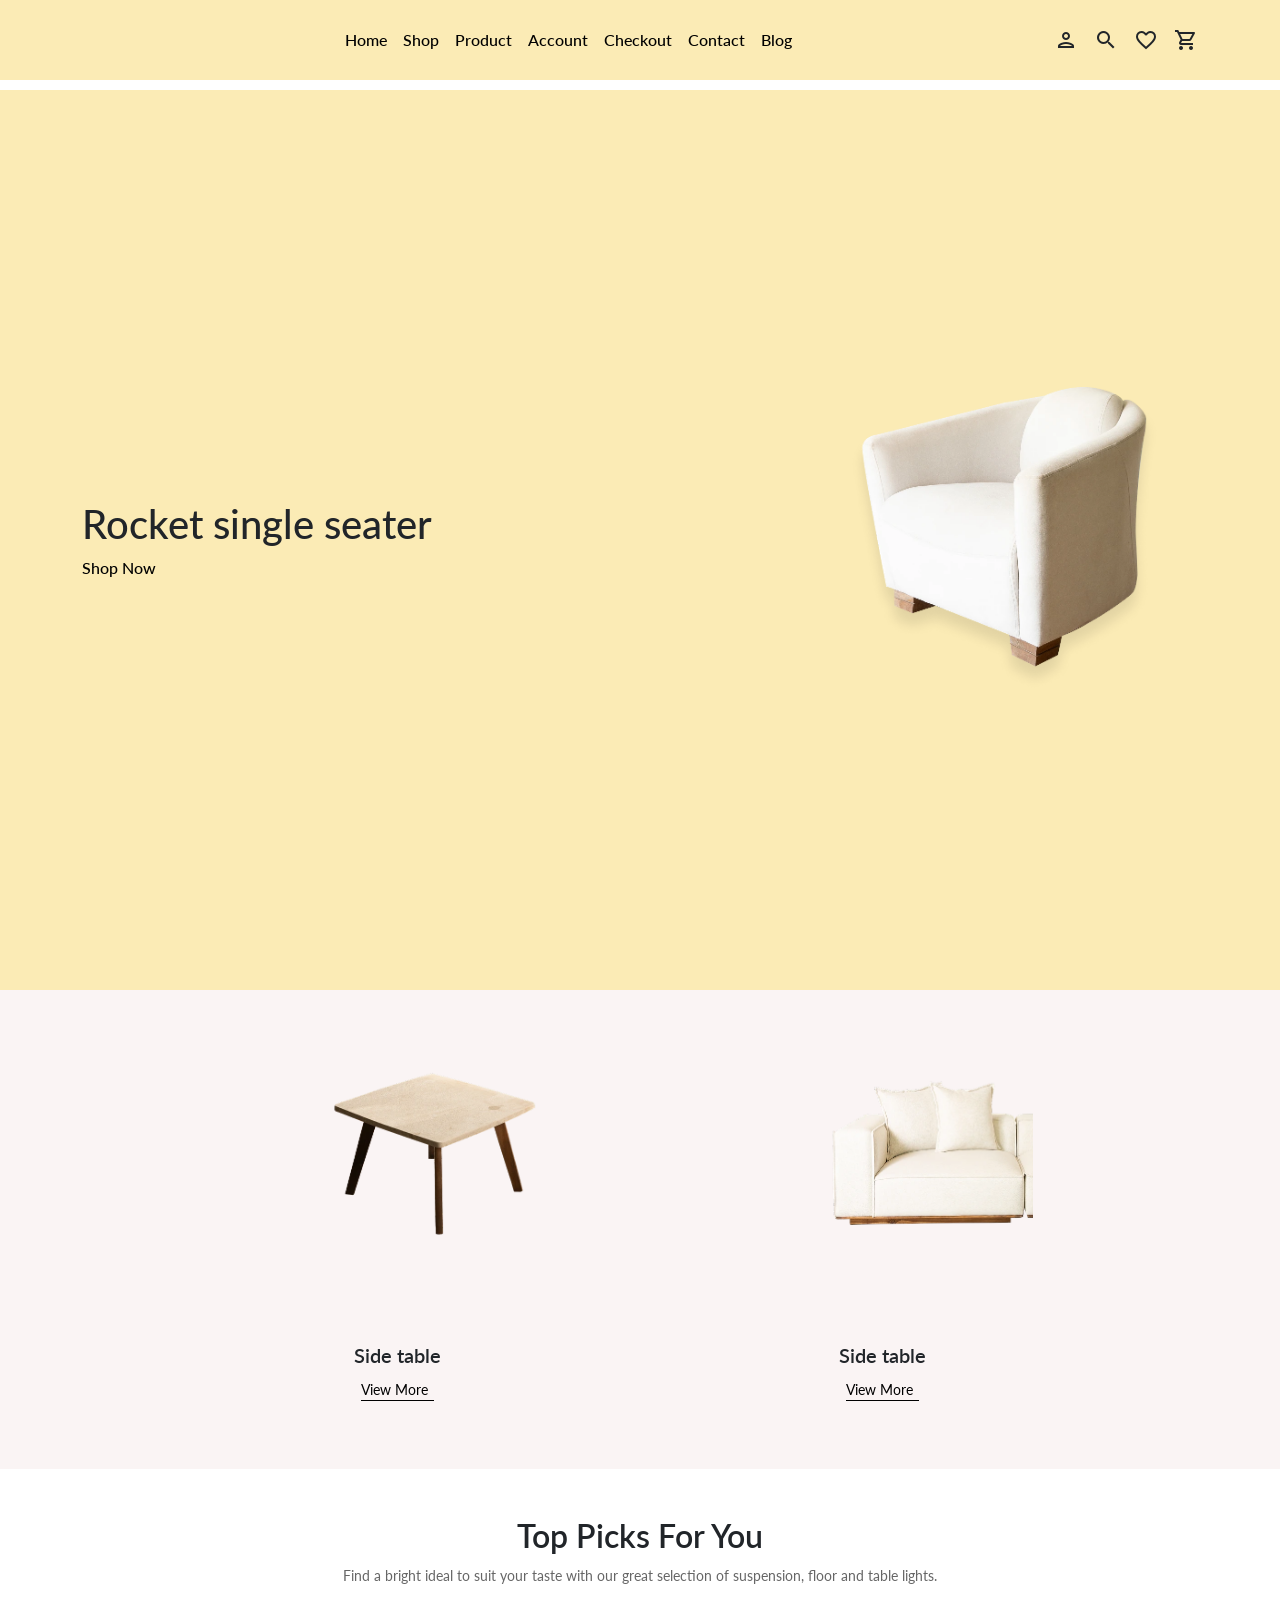
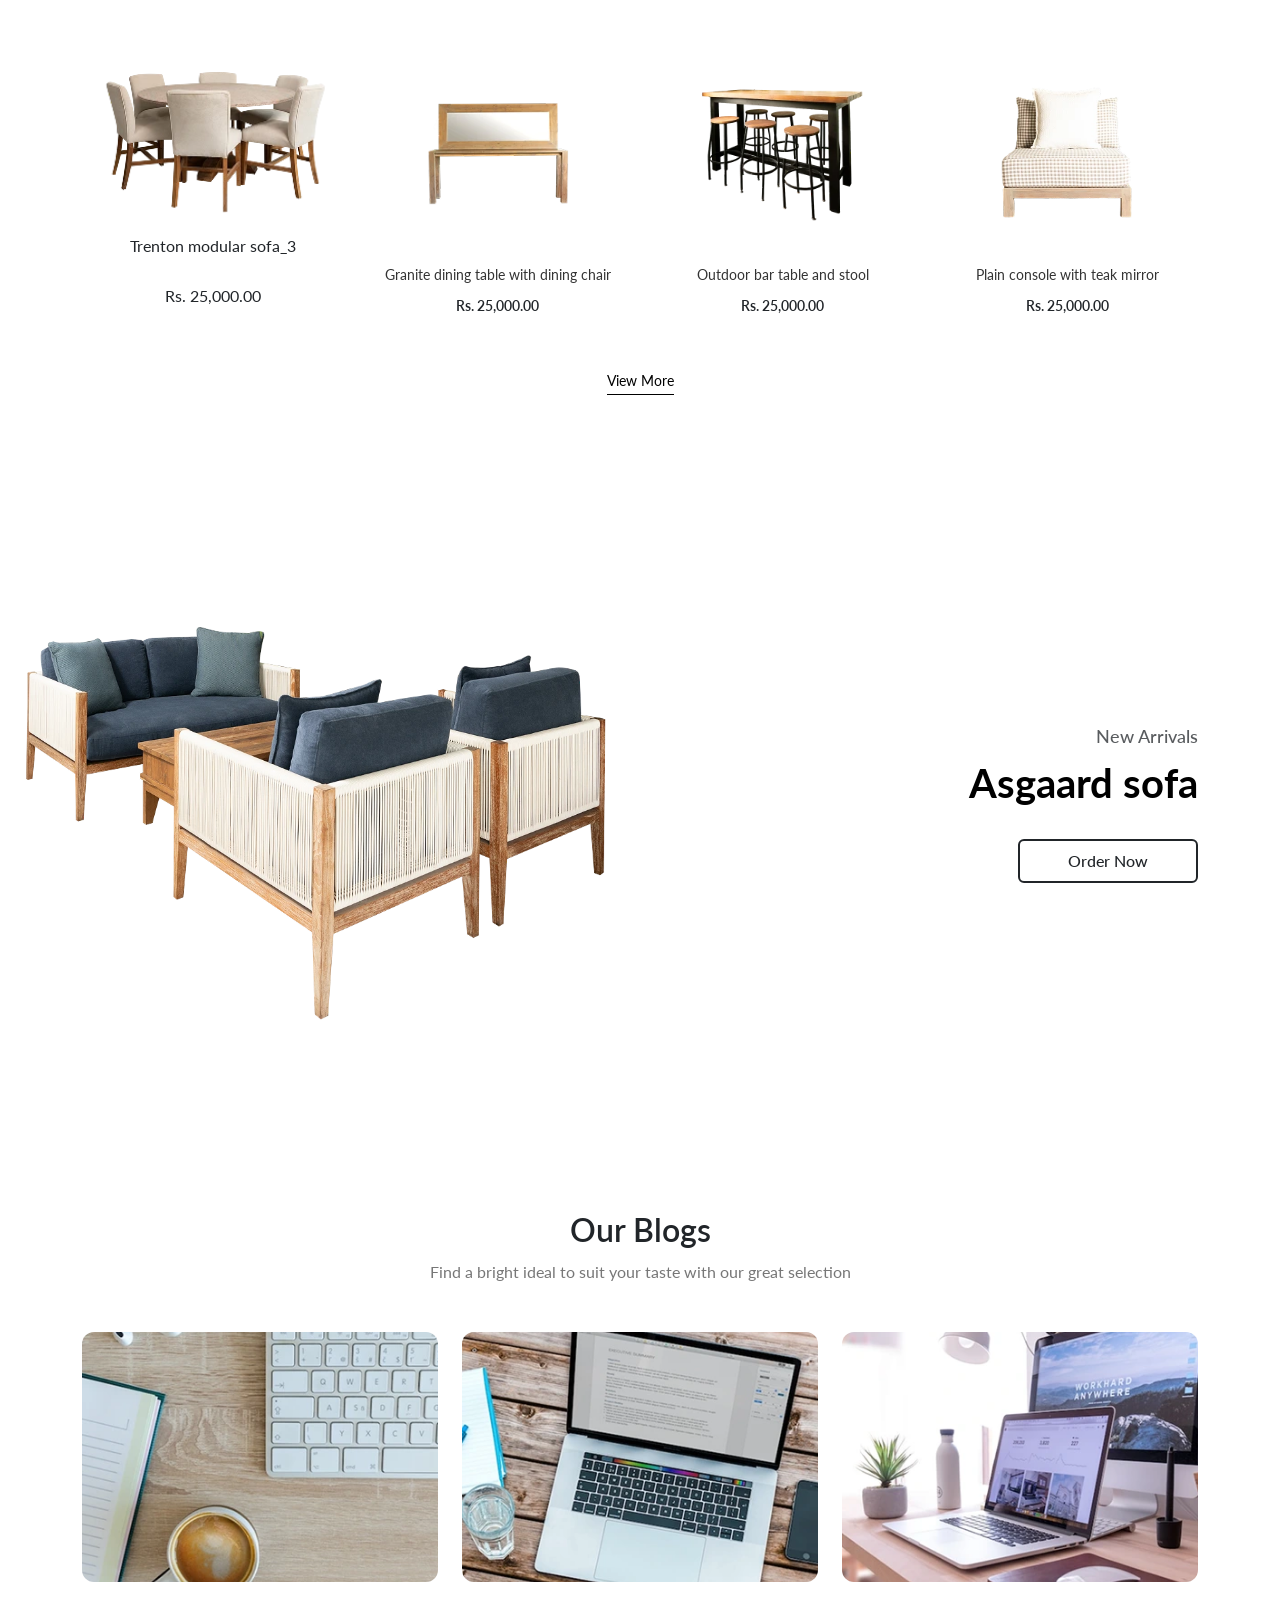
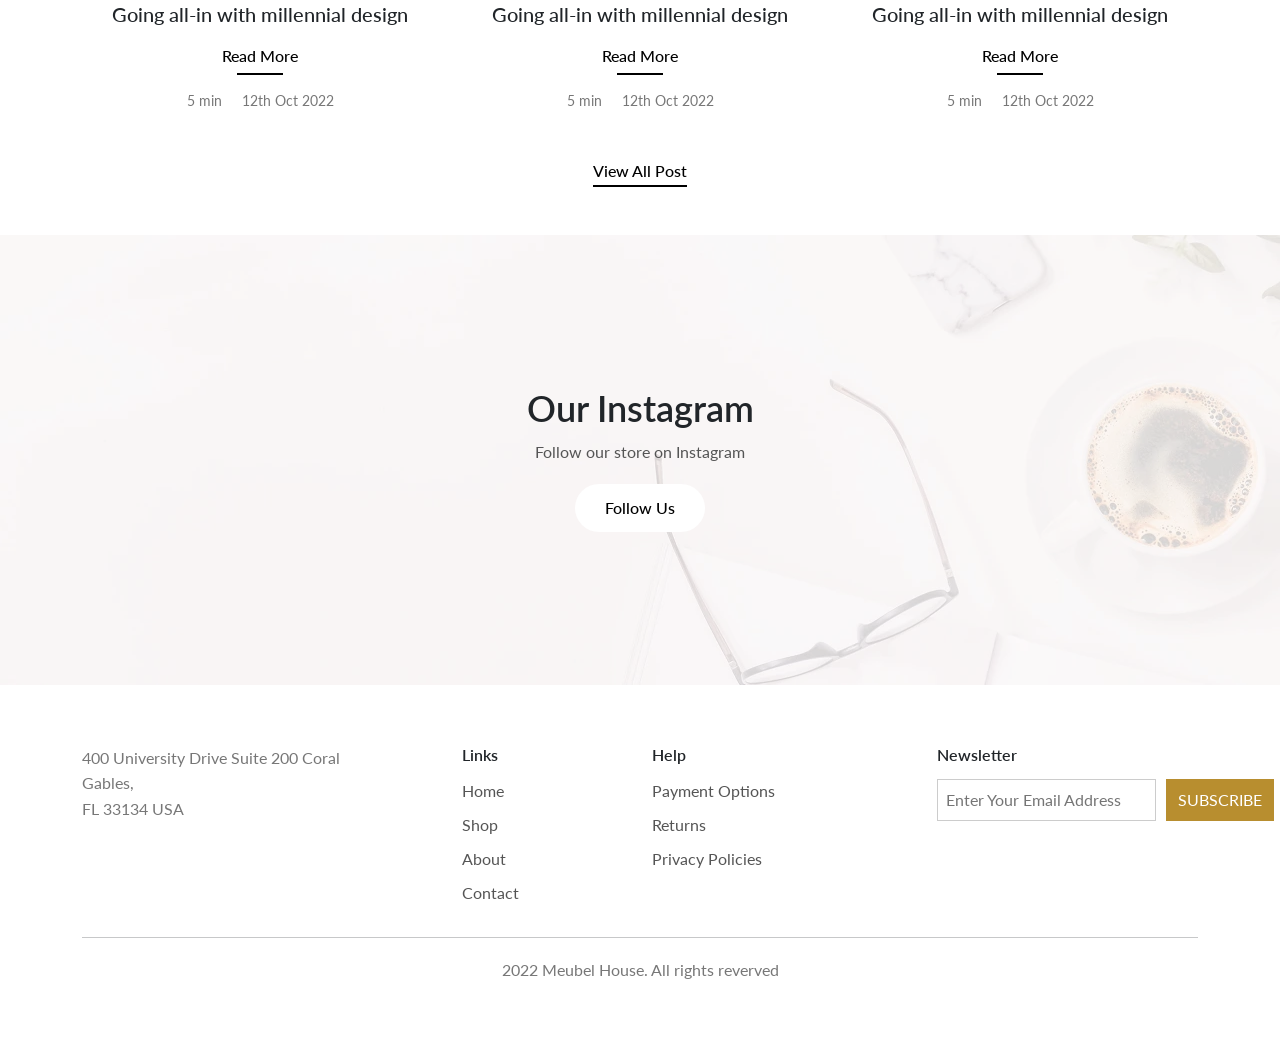
==== commit a62169ac: "footer-section" ====
--- a/index.html
+++ b/index.html
@@ -281,6 +281,72 @@
 
  </main>
  
+<footer class="footer-section">
+
+<div class="container">
+
+<div class="row gy-4">
+
+  <div class="col-lg-4 col-md-12">
+    <p class="footer-address">
+      400 University Drive Suite 200 Coral <br>
+      Gables, <br>
+      FL 33134 USA
+    </p>
+  </div>
+
+
+  <div class="col-lg-2 col-md-4 col-6">
+
+    <h6 class="footer-title">Links</h6>
+
+    <ul class="footer-links">
+      <li>Home</li>
+      <li>Shop</li>
+      <li>About</li>
+      <li>Contact</li>
+    </ul>
+
+  </div>
+
+
+  <div class="col-lg-3 col-md-4 col-6">
+
+    <h6 class="footer-title">Help</h6>
+
+    <ul class="footer-links">
+      <li>Payment Options</li>
+      <li>Returns</li>
+      <li>Privacy Policies</li>
+    </ul>
+
+  </div>
+
+
+  <div class="col-lg-3 col-md-4 col-12">
+
+    <h6 class="footer-title">Newsletter</h6>
+
+    <div class="newsletter-box">
+
+      <input type="email" placeholder="Enter Your Email Address">
+
+      <button>SUBSCRIBE</button>
+
+    </div>
+
+  </div>
+</div>
+
+<hr>
+
+<p class="footer-copy">
+  2022 Meubel House. All rights reverved
+</p>
+
+</div>
+
+</footer>
 
 
 
